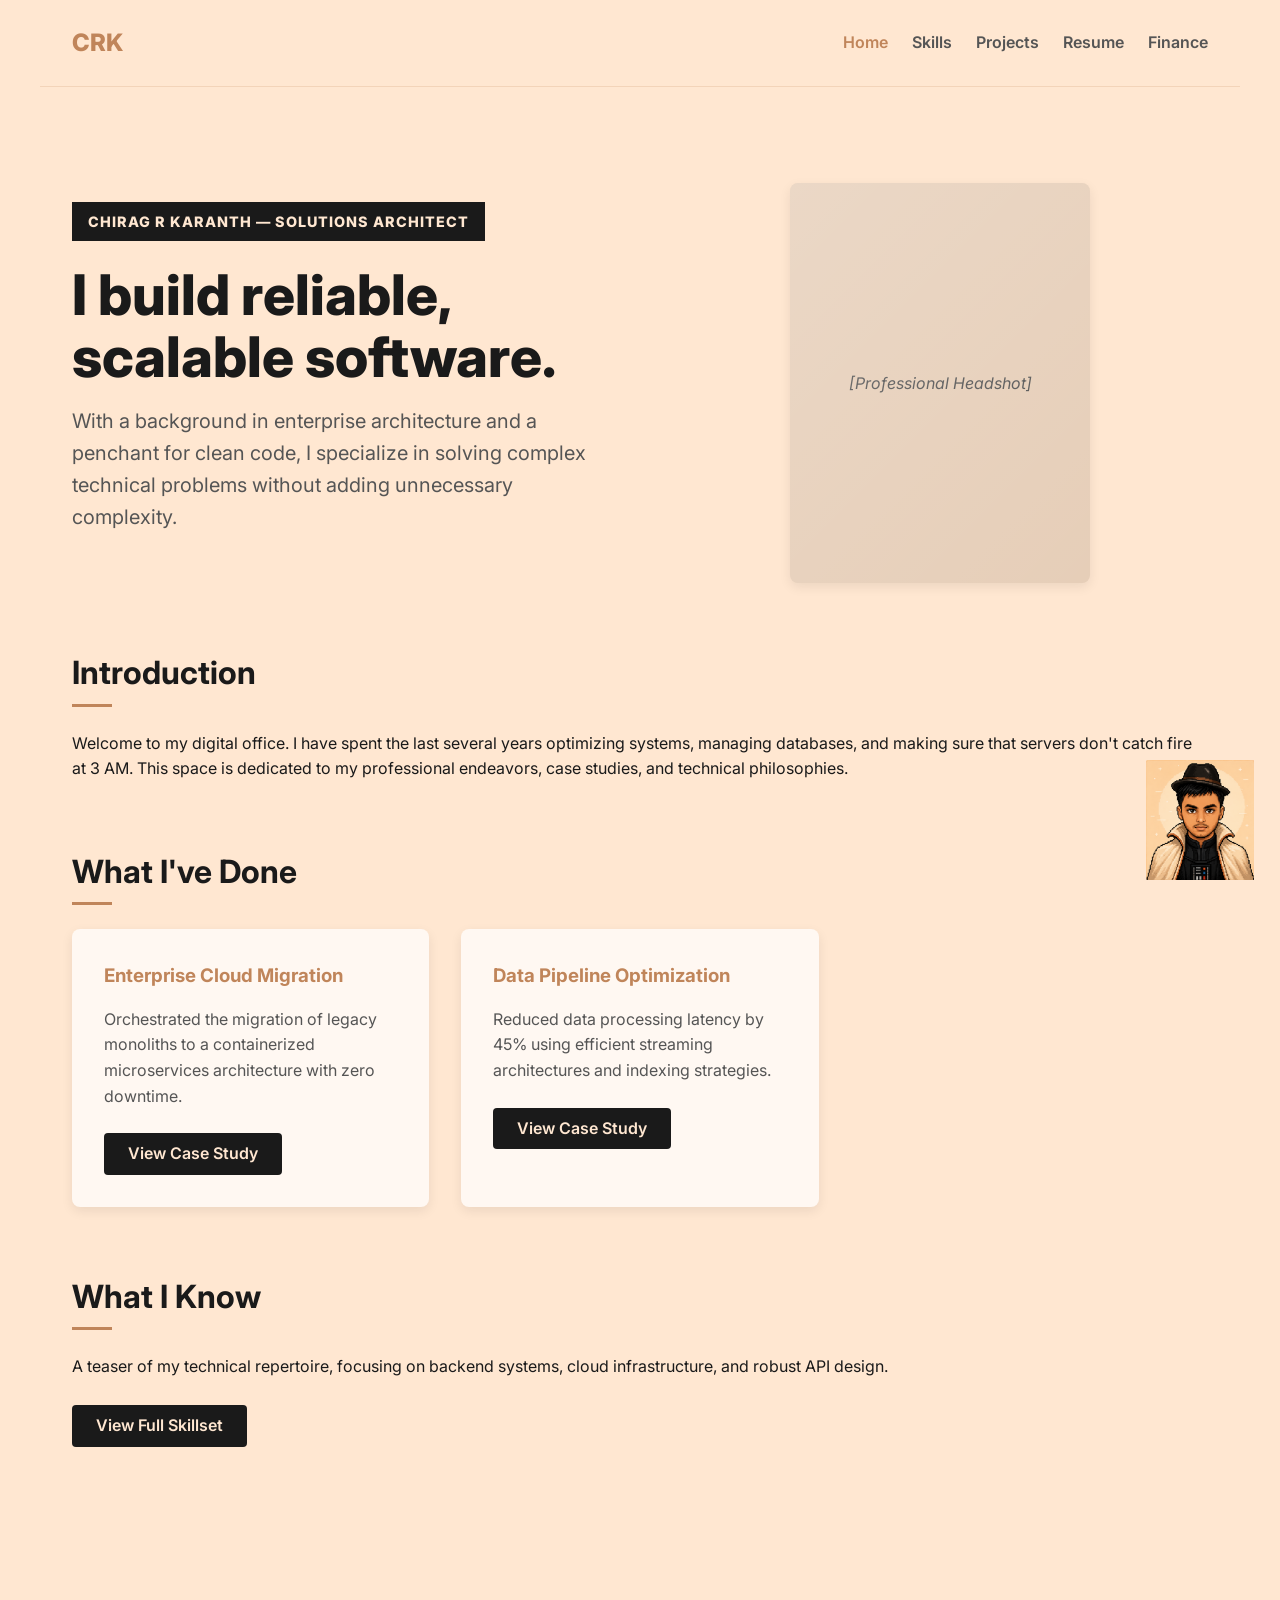
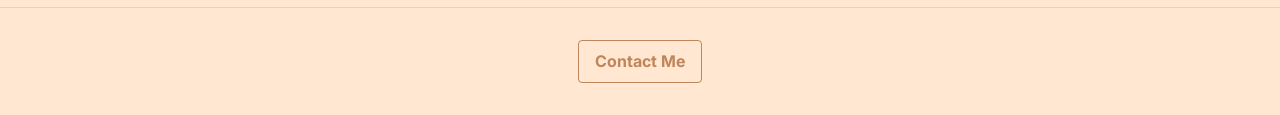
==== index.html @ a6901f66 "init" ====
<!DOCTYPE html>
<html lang="en">
<head>
    <meta charset="UTF-8">
    <meta name="viewport" content="width=device-width, initial-scale=1.0">
    <title>Chirag R Karanth | Professional Portfolio</title>
    <meta name="description" content="Professional portfolio of Chirag R Karanth, Software Engineer and Technologist.">
    <link rel="stylesheet" href="css/shared.css">
    <link rel="stylesheet" href="css/style.css">
</head>
<body class="light-side">
    <nav>
        <div class="logo">CRK</div>
        <ul>
            <li><a href="index.html" class="active">Home</a></li>
            <li><a href="skills.html">Skills</a></li>
            <li><a href="projects.html">Projects</a></li>
            <li><a href="resume.html">Resume</a></li>
            <li><a href="finance.html">Finance</a></li>
        </ul>
    </nav>

    <main>
        <section class="hero">
            <div class="hero-text">
                <div class="chyron">Chirag R Karanth &mdash; Solutions Architect</div>
                <h1>I build reliable, scalable software.</h1>
                <p class="bio">With a background in enterprise architecture and a penchant for clean code, I specialize in solving complex technical problems without adding unnecessary complexity.</p>
            </div>
            <div class="hero-image">
                <div class="photo-placeholder">
                    [Professional Headshot]
                </div>
            </div>
        </section>

        <section id="introduction">
            <h2>Introduction</h2>
            <p>Welcome to my digital office. I have spent the last several years optimizing systems, managing databases, and making sure that servers don't catch fire at 3 AM. This space is dedicated to my professional endeavors, case studies, and technical philosophies.</p>
        </section>

        <section id="projects">
            <h2>What I've Done</h2>
            <div class="grid">
                <div class="card">
                    <h3>Enterprise Cloud Migration</h3>
                    <p>Orchestrated the migration of legacy monoliths to a containerized microservices architecture with zero downtime.</p>
                    <a href="projects.html" class="btn">View Case Study</a>
                </div>
                <div class="card">
                    <h3>Data Pipeline Optimization</h3>
                    <p>Reduced data processing latency by 45% using efficient streaming architectures and indexing strategies.</p>
                    <a href="projects.html" class="btn">View Case Study</a>
                </div>
            </div>
        </section>

        <section id="skills">
            <h2>What I Know</h2>
            <p>A teaser of my technical repertoire, focusing on backend systems, cloud infrastructure, and robust API design.</p>
            <br>
            <a href="skills.html" class="btn">View Full Skillset</a>
        </section>
    </main>

    <footer>
        <div class="contact-links">
            <a href="contact.html">Contact Me</a>
        </div>
    </footer>

    <div id="avatar-container">
        <a href="blacklight.html" style="display:block;width:100%;height:100%;" aria-label="Toggle Dark Side"></a>
    </div>

    
    <script src="js/hyperspace.js"></script>
    <script src="js/toggle.js"></script>
</body>
</html>
---- css/shared.css ----
/* shared.css */
* {
    margin: 0;
    padding: 0;
    box-sizing: border-box;
}

body {
    min-height: 100vh;
    display: flex;
    flex-direction: column;
    transition: background-color 0.3s, color 0.3s;
}

main {
    flex: 1;
    max-width: 1200px;
    margin: 0 auto;
    padding: 2rem;
    width: 100%;
}

a {
    text-decoration: none;
    color: inherit;
}

ul {
    list-style: none;
}

/* Avatar Toggle */
#avatar-container {
    position: fixed;
    bottom: 20px;
    right: 20px;
    width: 120px;
    height: 120px;
    cursor: pointer;
    z-index: 1000;
    border-radius: 50%;
    transition: transform 0.2s;
}

#avatar-container:hover {
    transform: scale(1.05);
}

#avatar-svg {
    width: 100%;
    height: 100%;
}

/* Hyperspace Canvas */
#hyperspace-canvas {
    position: fixed;
    top: 0;
    left: 0;
    width: 100%;
    height: 100%;
    pointer-events: none;
    z-index: 9999;
    opacity: 0;
    background: transparent;
    transition: opacity 0.3s;
}

/* Footer / Contact Shared */
footer {
    padding: 2rem;
    text-align: center;
    border-top: 1px solid rgba(128, 128, 128, 0.2);
    margin-top: 4rem;
}

.contact-links {
    display: flex;
    justify-content: center;
    gap: 1.5rem;
    flex-wrap: wrap;
}

.contact-links a {
    padding: 0.5rem 1rem;
    border-radius: 4px;
    font-weight: bold;
    transition: all 0.2s;
}

/* Base Nav styling */
nav {
    padding: 1.5rem 2rem;
    display: flex;
    justify-content: space-between;
    align-items: center;
    max-width: 1200px;
    margin: 0 auto;
    width: 100%;
}

nav ul {
    display: flex;
    gap: 1.5rem;
}

/* Responsive */
@media (max-width: 768px) {
    nav {
        flex-direction: column;
        gap: 1rem;
    }
    nav ul {
        flex-wrap: wrap;
        justify-content: center;
    }
    #avatar-container {
        width: 80px;
        height: 80px;
    }
}
---- css/style.css ----
/* style.css (Light Side) */
@import url('https://fonts.googleapis.com/css2?family=Inter:wght@300;400;600;800&display=swap');

:root {
    --bg: #FFE7D1;
    --text: #1a1a1a;
    --text-muted: #555;
    --accent: #c0855a;
    --card-bg: #fff8f2;
    --shadow: 0 4px 12px rgba(0, 0, 0, 0.08);
}

body {
    background-color: var(--bg);
    color: var(--text);
    font-family: 'Inter', sans-serif;
    line-height: 1.6;
}

/* Navigation */
nav {
    border-bottom: 1px solid rgba(192, 133, 90, 0.2);
}

.logo {
    font-size: 1.5rem;
    font-weight: 800;
    color: var(--accent);
}

nav a {
    color: var(--text-muted);
    font-weight: 600;
}

nav a:hover, nav a.active {
    color: var(--accent);
}

/* Hero Section */
.hero {
    display: flex;
    align-items: center;
    gap: 4rem;
    margin: 4rem 0;
}

.hero-text {
    flex: 1;
}

.chyron {
    display: inline-block;
    background-color: var(--text);
    color: var(--bg);
    padding: 0.5rem 1rem;
    font-weight: 800;
    font-size: 0.9rem;
    text-transform: uppercase;
    letter-spacing: 1px;
    margin-bottom: 1.5rem;
}

h1 {
    font-size: 3.5rem;
    font-weight: 800;
    line-height: 1.1;
    margin-bottom: 1rem;
    color: var(--text);
}

.bio {
    font-size: 1.25rem;
    color: var(--text-muted);
    margin-bottom: 2rem;
    max-width: 600px;
}

.hero-image {
    flex: 1;
    display: flex;
    justify-content: center;
}

.photo-placeholder {
    width: 300px;
    height: 400px;
    background-color: #e6ceb8;
    border-radius: 8px;
    box-shadow: var(--shadow);
    display: flex;
    align-items: center;
    justify-content: center;
    color: var(--text-muted);
    font-style: italic;
    position: relative;
    overflow: hidden;
}

.photo-placeholder::after {
    content: '';
    position: absolute;
    top: 0; left: 0; right: 0; bottom: 0;
    background: linear-gradient(135deg, rgba(255,255,255,0.2) 0%, rgba(255,255,255,0) 100%);
}

/* Sections */
section {
    margin: 4rem 0;
}

h2 {
    font-size: 2rem;
    margin-bottom: 2rem;
    position: relative;
    display: inline-block;
}

h2::after {
    content: '';
    position: absolute;
    bottom: -8px;
    left: 0;
    width: 40px;
    height: 3px;
    background-color: var(--accent);
}

/* Cards Grid */
.grid {
    display: grid;
    grid-template-columns: repeat(auto-fill, minmax(300px, 1fr));
    gap: 2rem;
}

.card {
    background-color: var(--card-bg);
    padding: 2rem;
    border-radius: 8px;
    box-shadow: var(--shadow);
    transition: transform 0.2s, box-shadow 0.2s;
}

.card:hover {
    transform: translateY(-5px);
    box-shadow: 0 8px 24px rgba(0, 0, 0, 0.12);
}

.card h3 {
    margin-bottom: 1rem;
    color: var(--accent);
}

.card p {
    color: var(--text-muted);
    margin-bottom: 1.5rem;
}

.btn {
    display: inline-block;
    padding: 0.5rem 1.5rem;
    background-color: var(--text);
    color: var(--bg);
    border-radius: 4px;
    font-weight: 600;
    transition: background-color 0.2s;
}

.btn:hover {
    background-color: var(--accent);
}

/* Footer / Contact */
.contact-links a {
    border: 1px solid var(--accent);
    color: var(--accent);
}

.contact-links a:hover {
    background-color: var(--accent);
    color: var(--bg);
}

/* Responsive */
@media (max-width: 768px) {
    .hero {
        flex-direction: column;
        text-align: center;
        gap: 2rem;
    }
    .bio {
        margin: 0 auto 2rem auto;
    }
    h2::after {
        left: 50%;
        transform: translateX(-50%);
    }
}
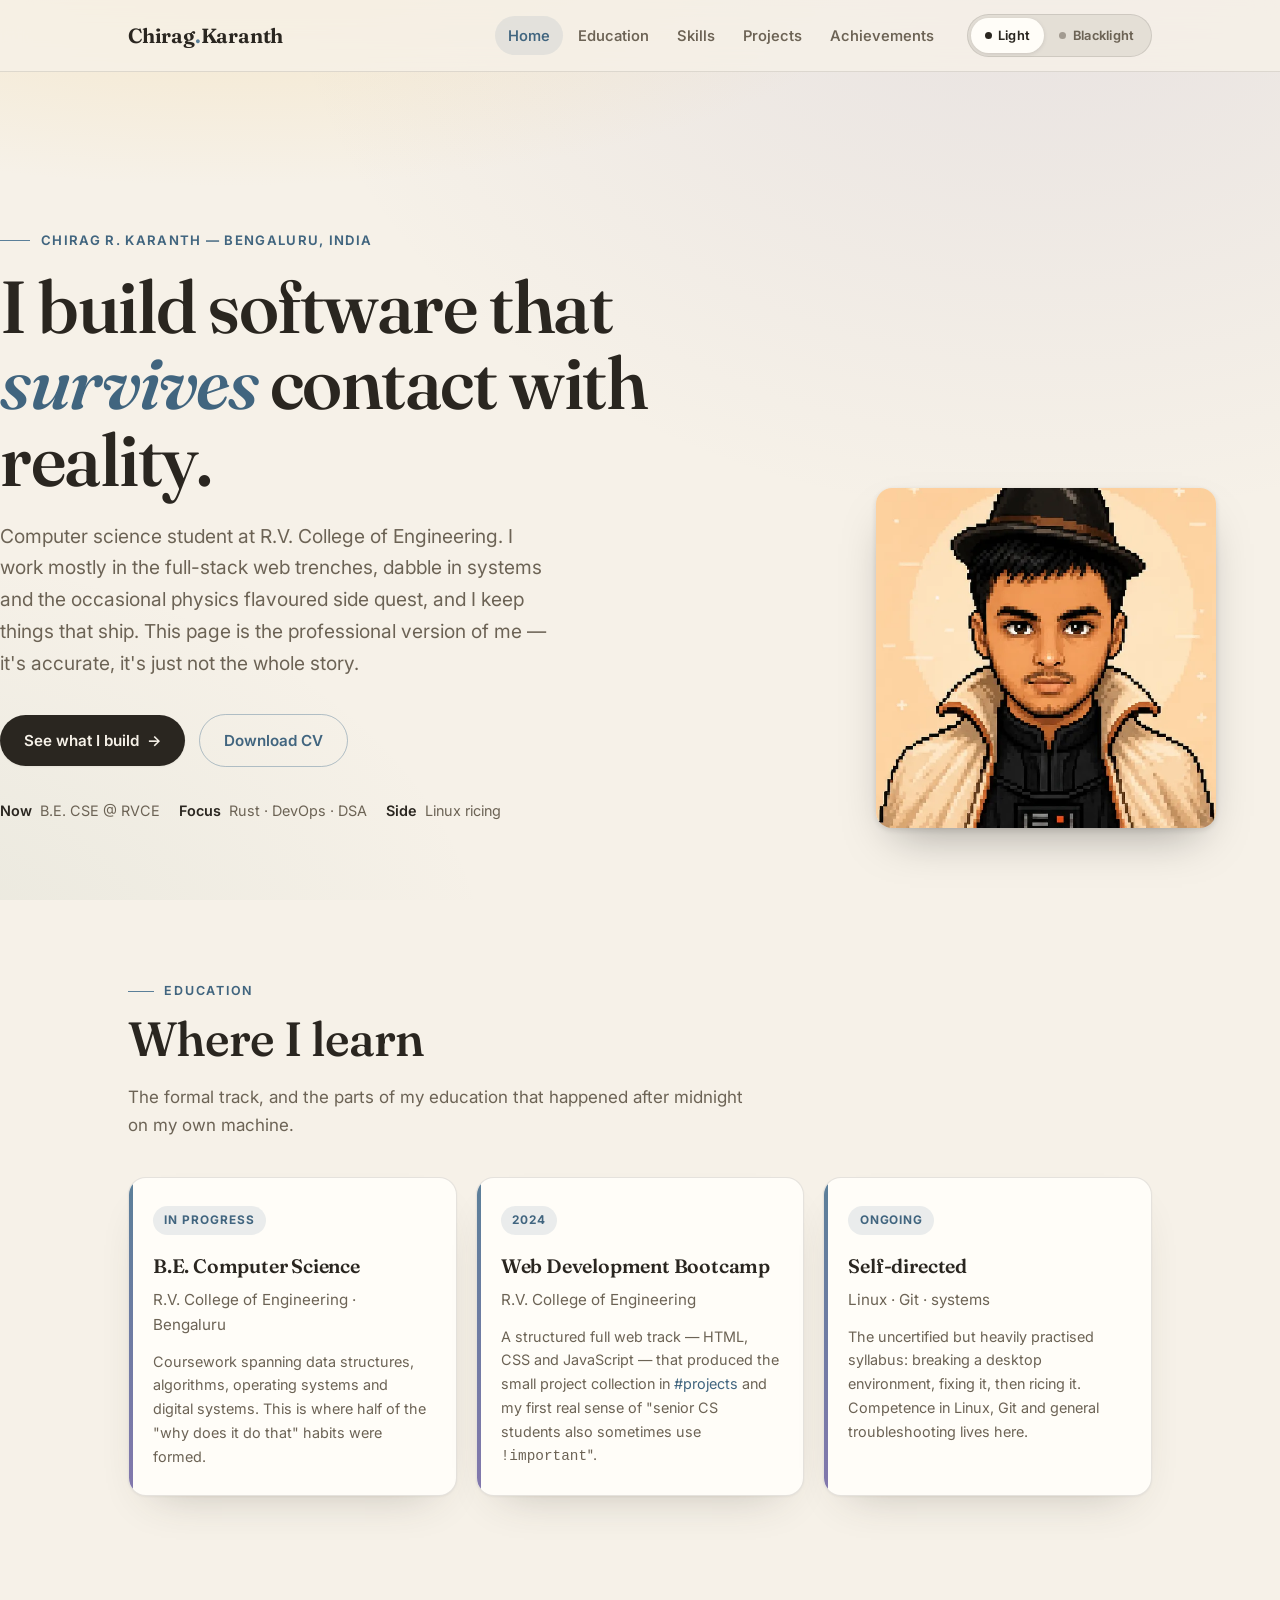
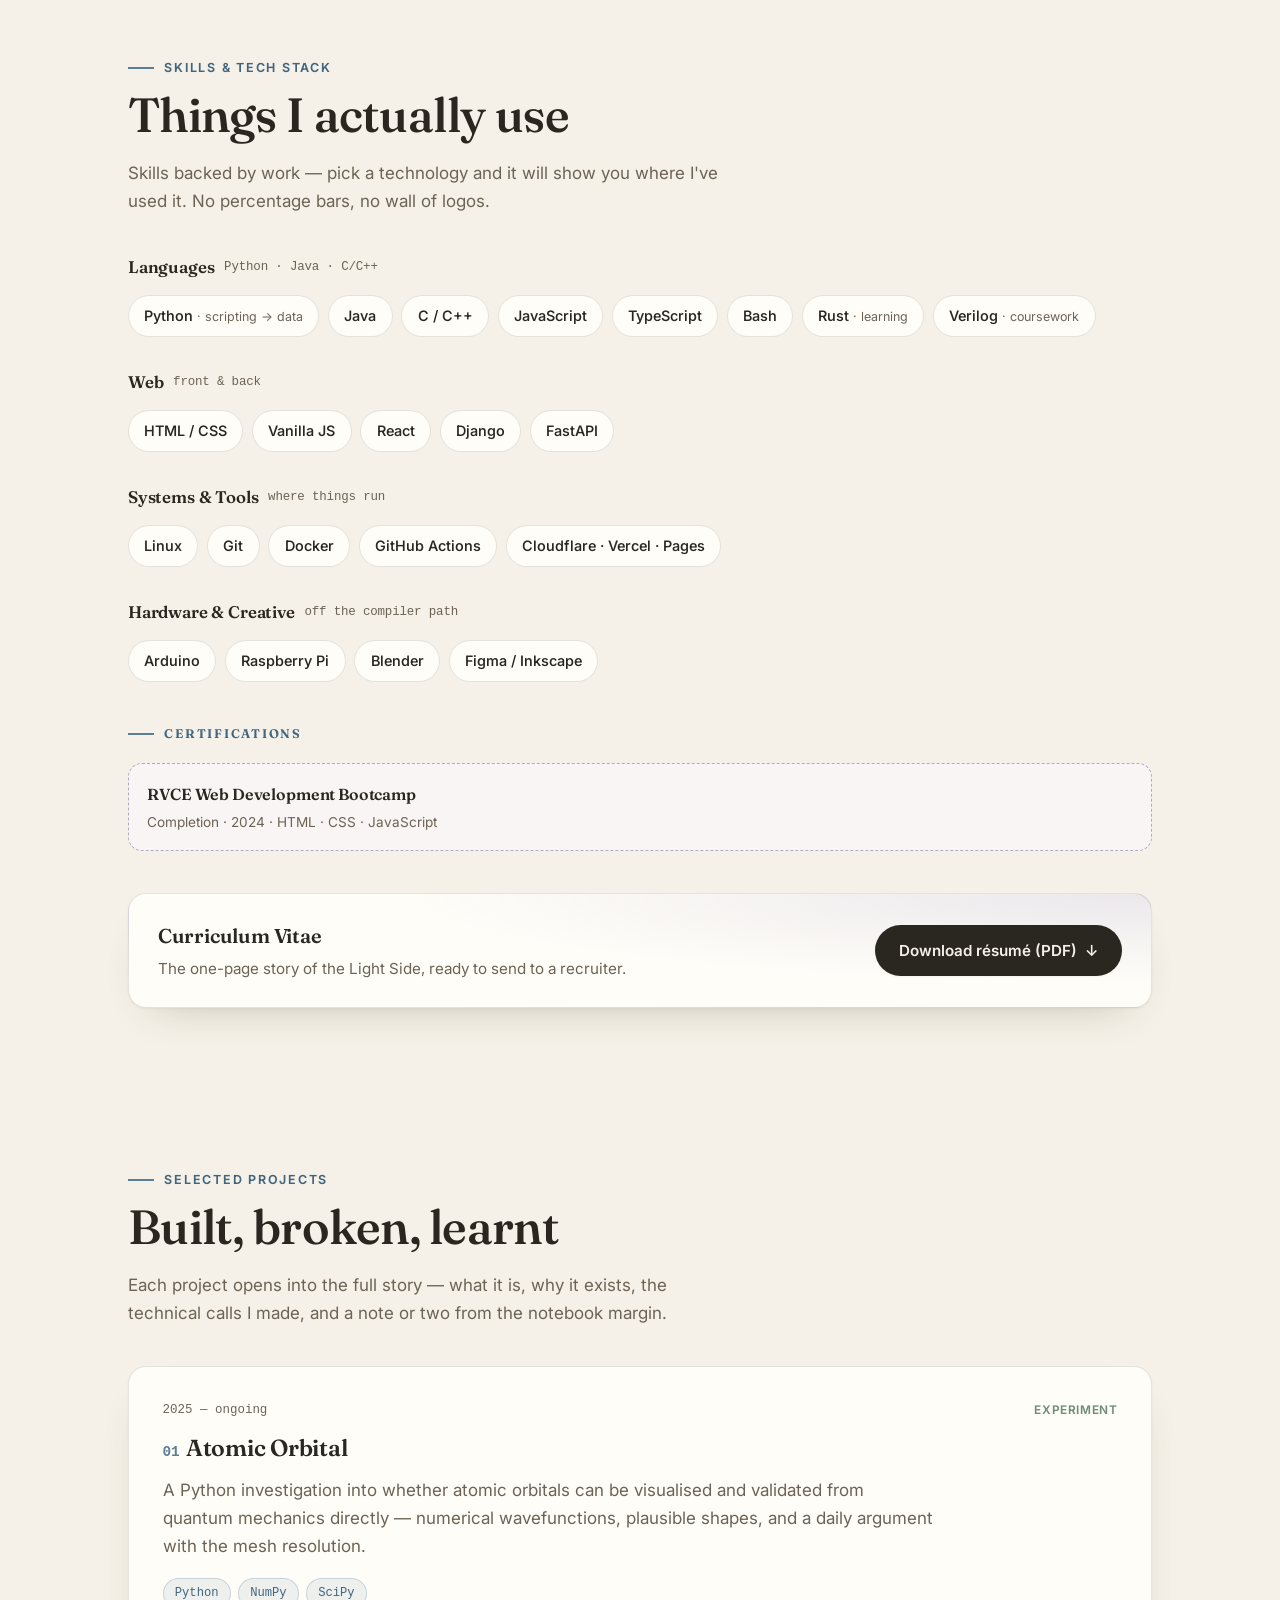
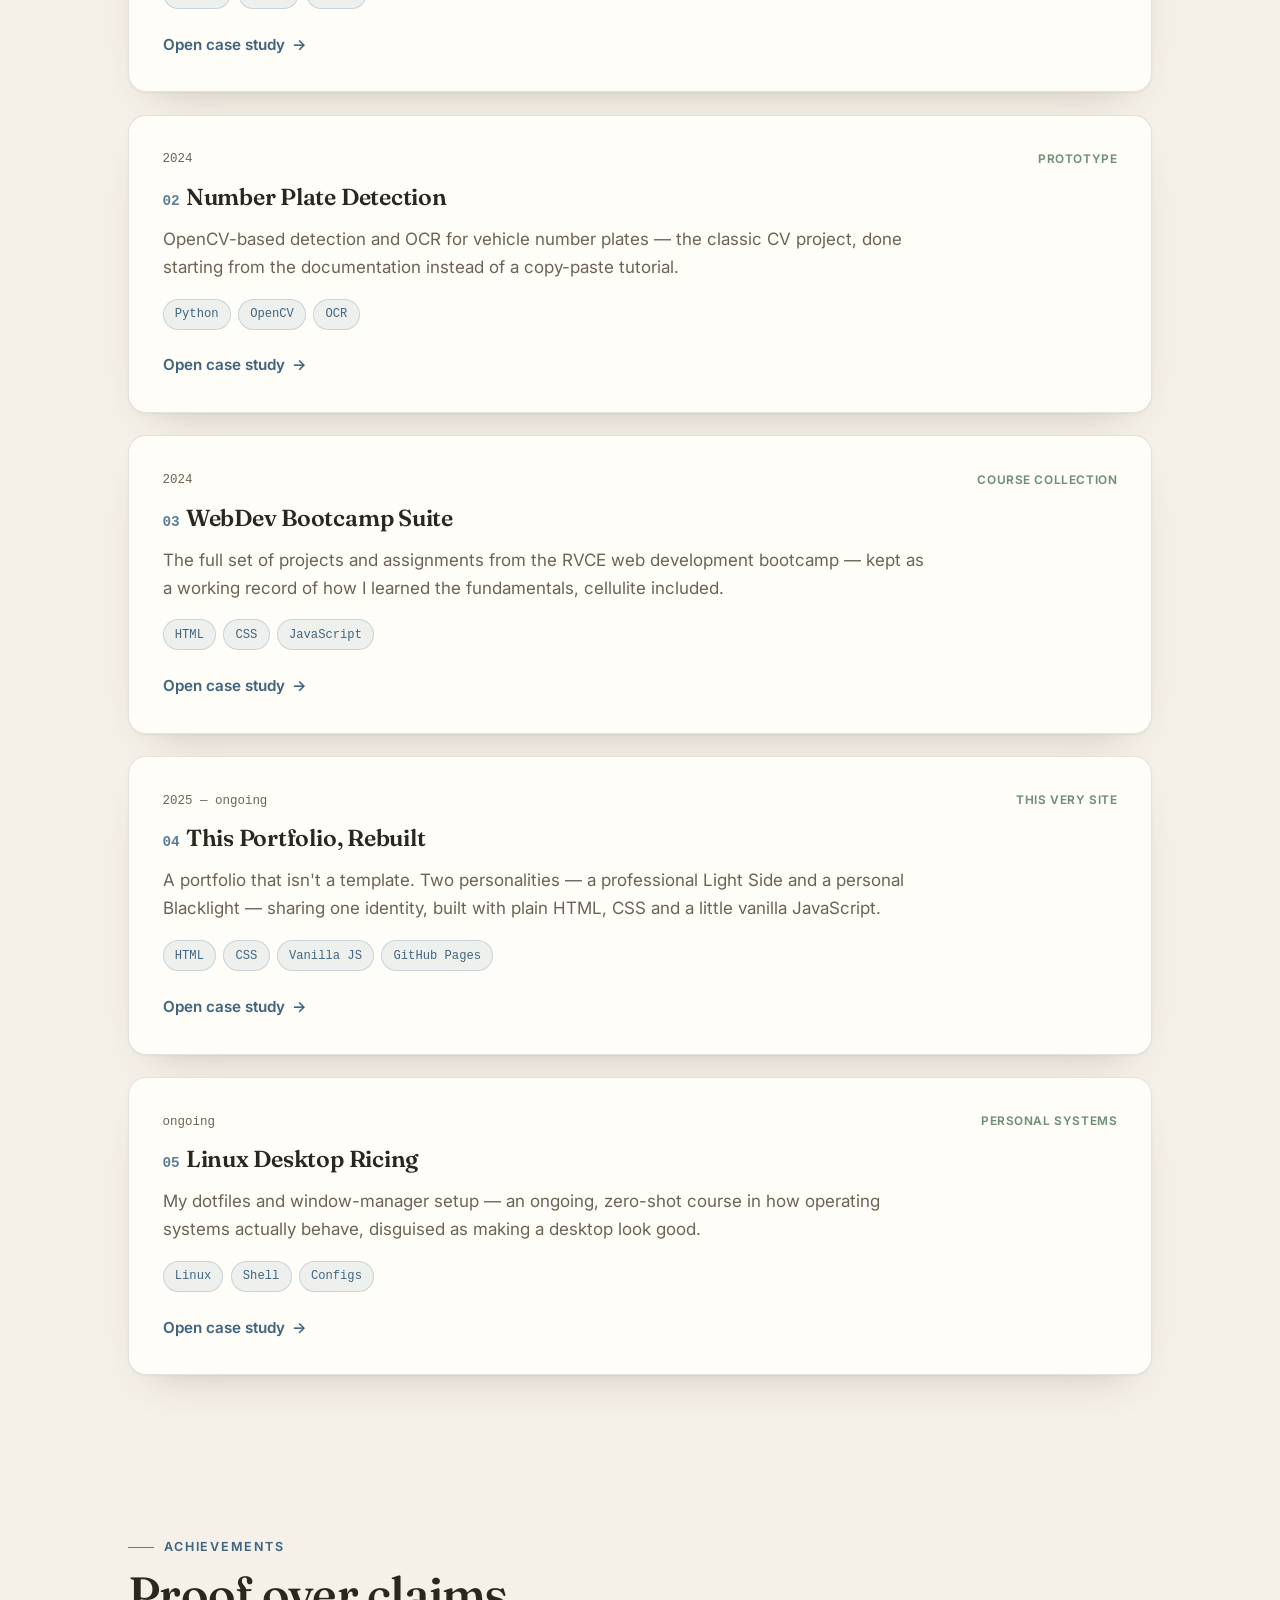
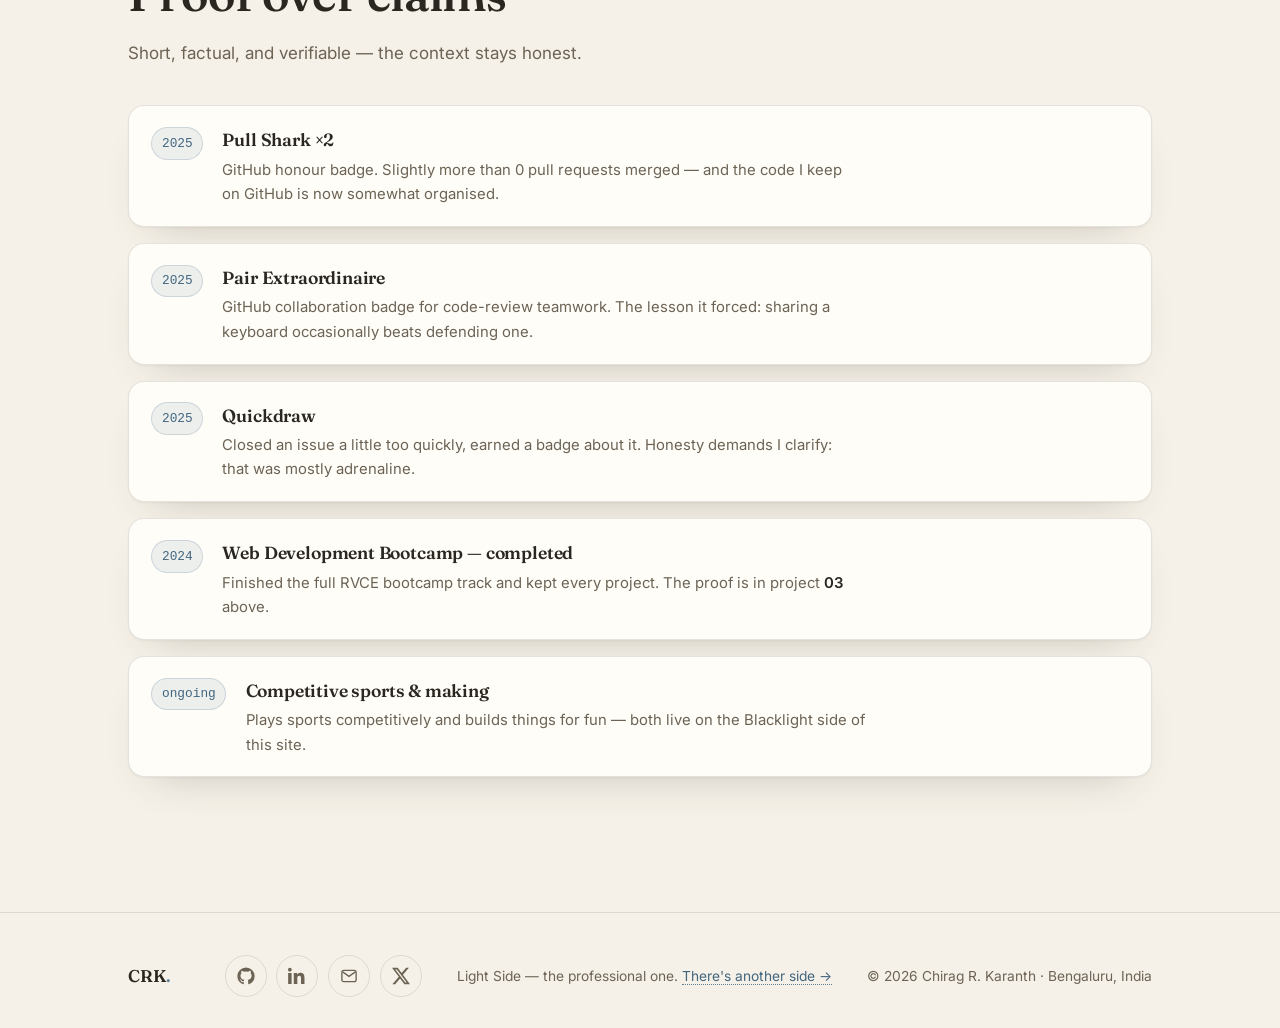
==== commit d02c904b: "Redesigned bit" ====
--- a/index.html
+++ b/index.html
@@ -1,80 +1,496 @@
 <!DOCTYPE html>
-<html lang="en">
+<html lang="en" data-side="light">
 <head>
-    <meta charset="UTF-8">
-    <meta name="viewport" content="width=device-width, initial-scale=1.0">
-    <title>Chirag R Karanth | Professional Portfolio</title>
-    <meta name="description" content="Professional portfolio of Chirag R Karanth, Software Engineer and Technologist.">
-    <link rel="stylesheet" href="css/shared.css">
-    <link rel="stylesheet" href="css/style.css">
+  <meta charset="UTF-8">
+  <meta name="viewport" content="width=device-width, initial-scale=1.0">
+  <title>Chirag R. Karanth — Software & Systems</title>
+  <meta name="description" content="Chirag R. Karanth — computer science student and software builder in Bengaluru. Projects, skills, education and things I've actually shipped.">
+  <meta name="color-scheme" content="light dark">
+  <script>(function(){try{if(sessionStorage.getItem('side-arrive')==='1'){sessionStorage.removeItem('side-arrive');document.documentElement.classList.add('arriving');}}catch(e){}})();</script>
+  <link rel="preconnect" href="https://fonts.googleapis.com">
+  <link rel="preconnect" href="https://fonts.gstatic.com" crossorigin>
+  <link href="https://fonts.googleapis.com/css2?family=Fraunces:opsz,wght@9..144,400;9..144,540;9..144,600&family=Inter:wght@400;500;560;600&family=Kalam:wght@400;700&display=swap" rel="stylesheet">
+  <link rel="stylesheet" href="css/base.css">
+  <link rel="stylesheet" href="css/light.css">
+  <link rel="icon" href="data:image/svg+xml,%3Csvg xmlns='http://www.w3.org/2000/svg' viewBox='0 0 32 32'%3E%3Crect width='32' height='32' rx='8' fill='%23f6f1e8'/%3E%3Ctext x='16' y='22' font-family='Georgia' font-size='17' font-weight='bold' text-anchor='middle' fill='%235b7f99'%3EC%3C/text%3E%3C/svg%3E">
 </head>
-<body class="light-side">
-    <nav>
-        <div class="logo">CRK</div>
+<body class="side-light">
+
+  <a class="skip-link" href="#main">Skip to content</a>
+  <div class="side-wash" id="side-wash" aria-hidden="true"></div>
+
+  <header class="site-head">
+    <div class="wrap head-inner">
+      <a class="brand" href="#home">Chirag<span class="brand-dot">.</span>Karanth</a>
+      <nav class="head-nav" aria-label="Primary">
         <ul>
-            <li><a href="index.html" class="active">Home</a></li>
-            <li><a href="skills.html">Skills</a></li>
-            <li><a href="projects.html">Projects</a></li>
-            <li><a href="resume.html">Resume</a></li>
-            <li><a href="finance.html">Finance</a></li>
+          <li><a href="#home" aria-current="true">Home</a></li>
+          <li><a href="#education">Education</a></li>
+          <li><a href="#skills">Skills</a></li>
+          <li><a href="#projects">Projects</a></li>
+          <li><a href="#achievements">Achievements</a></li>
         </ul>
-    </nav>
-
-    <main>
-        <section class="hero">
-            <div class="hero-text">
-                <div class="chyron">Chirag R Karanth &mdash; Solutions Architect</div>
-                <h1>I build reliable, scalable software.</h1>
-                <p class="bio">With a background in enterprise architecture and a penchant for clean code, I specialize in solving complex technical problems without adding unnecessary complexity.</p>
-            </div>
-            <div class="hero-image">
-                <div class="photo-placeholder">
-                    [Professional Headshot]
+      </nav>
+      <div class="side-switch" role="group" aria-label="Switch display side">
+        <a class="side-switch-item" href="index.html" aria-current="true"><span class="sw-dot" aria-hidden="true"></span>Light</a>
+        <a class="side-switch-item" href="blacklight.html" data-switch><span class="sw-dot" aria-hidden="true"></span>Blacklight</a>
+      </div>
+    </div>
+  </header>
+
+  <main id="main">
+
+    <!-- ══════════ Home ══════════ -->
+    <section class="hero" id="home">
+      <div class="hero-copy rv in">
+        <p class="hero-eyebrow">Chirag R. Karanth — Bengaluru, India</p>
+        <h1>I build software that <em>survives</em> contact with reality.</h1>
+        <p class="hero-sub">
+          Computer science student at R.V. College of Engineering. I work mostly in the
+          full-stack web trenches, dabble in systems and the occasional physics flavoured
+          side quest, and I keep things that ship. This page is the professional version of
+          me — it's accurate, it's just not the whole story.
+        </p>
+        <div class="hero-actions">
+          <a class="btn" href="#projects">See what I build <span class="btn-arr">→</span></a>
+          <a class="btn-ghost" href="assets/resume.pdf" download>Download CV</a>
+        </div>
+        <p class="hero-quick">
+          <span><b>Now</b>&nbsp; B.E. CSE @ RVCE</span>
+          <span><b>Focus</b>&nbsp; Rust · DevOps · DSA</span>
+          <span><b>Side</b>&nbsp; Linux ricing</span>
+        </p>
+      </div>
+
+      <div class="hero-visual rv in">
+        <div class="hero-slot">
+          <a class="tracker" id="side-tracker" href="blacklight.html" aria-label="Switch to the Blacklight side of this site">
+            <img id="tracker-img" src="assets/portrait-light.webp" alt="Portrait of Chirag R. Karanth" width="680" height="756">
+            <span class="tracker-cap">psst… there's another side to this site →</span>
+          </a>
+        </div>
+      </div>
+    </section>
+
+    <!-- ══════════ Education ══════════ -->
+    <section id="education" class="rv">
+      <div class="wrap">
+        <p class="sec-label">Education</p>
+        <h2 class="sec-title">Where I learn</h2>
+        <p class="sec-lead">The formal track, and the parts of my education that happened after midnight on my own machine.</p>
+
+        <div class="edu-grid">
+          <article class="edu">
+            <span class="edu-line" aria-hidden="true"></span>
+            <span class="edu-tag">in progress</span>
+            <h3>B.E. Computer Science</h3>
+            <p class="edu-place">R.V. College of Engineering · Bengaluru</p>
+            <p class="edu-evidence">Coursework spanning data structures, algorithms, operating systems and digital systems. This is where half of the "why does it do that" habits were formed.</p>
+          </article>
+
+          <article class="edu">
+            <span class="edu-line" aria-hidden="true"></span>
+            <span class="edu-tag">2024</span>
+            <h3>Web Development Bootcamp</h3>
+            <p class="edu-place">R.V. College of Engineering</p>
+            <p class="edu-evidence">A structured full web track — HTML, CSS and JavaScript — that produced the small project collection in <span>#projects</span> and my first real sense of "senior CS students also sometimes use <code>!important</code>".</p>
+          </article>
+
+          <article class="edu">
+            <span class="edu-line" aria-hidden="true"></span>
+            <span class="edu-tag">ongoing</span>
+            <h3>Self-directed</h3>
+            <p class="edu-place">Linux · Git · systems</p>
+            <p class="edu-evidence">The uncertified but heavily practised syllabus: breaking a desktop environment, fixing it, then ricing it. Competence in Linux, Git and general troubleshooting lives here.</p>
+          </article>
+        </div>
+      </div>
+    </section>
+
+    <!-- ══════════ Skills + Resume ══════════ -->
+    <section id="skills" class="rv">
+      <div class="wrap">
+        <p class="sec-label">Skills &amp; Tech Stack</p>
+        <h2 class="sec-title">Things I actually <span class="ms">use<svg class="ink ink-under" viewBox="0 0 120 22" aria-hidden="true"><path d="M6 16q30 9 60 -3t50 -6"/></svg></span></h2>
+        <p class="sec-lead">Skills backed by work — pick a technology and it will show you where I've used it. No percentage bars, no wall of logos.</p>
+
+        <div class="skill-group">
+          <h3>Languages <span class="g-count">Python · Java · C/C++</span></h3>
+          <div class="skill-chips">
+            <button class="skill-chip" data-skill="python">Python <span class="chip-note">· scripting → data</span></button>
+            <button class="skill-chip" data-skill="java">Java</button>
+            <button class="skill-chip" data-skill="cpp">C / C++</button>
+            <button class="skill-chip" data-skill="js">JavaScript</button>
+            <button class="skill-chip" data-skill="ts">TypeScript</button>
+            <button class="skill-chip" data-skill="bash">Bash</button>
+            <button class="skill-chip" data-skill="rust">Rust <span class="chip-note">· learning</span></button>
+            <button class="skill-chip" data-skill="verilog">Verilog <span class="chip-note">· coursework</span></button>
+          </div>
+        </div>
+
+        <div class="skill-group">
+          <h3>Web <span class="g-count">front &amp; back</span></h3>
+          <div class="skill-chips">
+            <button class="skill-chip" data-skill="htmlcss">HTML / CSS</button>
+            <button class="skill-chip" data-skill="js">Vanilla JS</button>
+            <button class="skill-chip" data-skill="react">React</button>
+            <button class="skill-chip" data-skill="django">Django</button>
+            <button class="skill-chip" data-skill="fastapi">FastAPI</button>
+          </div>
+        </div>
+
+        <div class="skill-group">
+          <h3>Systems &amp; Tools <span class="g-count">where things run</span></h3>
+          <div class="skill-chips">
+            <button class="skill-chip" data-skill="linux">Linux</button>
+            <button class="skill-chip" data-skill="git">Git</button>
+            <button class="skill-chip" data-skill="docker">Docker</button>
+            <button class="skill-chip" data-skill="gha">GitHub Actions</button>
+            <button class="skill-chip" data-skill="cloud">Cloudflare · Vercel · Pages</button>
+          </div>
+        </div>
+
+        <div class="skill-group">
+          <h3>Hardware &amp; Creative <span class="g-count">off the compiler path</span></h3>
+          <div class="skill-chips">
+            <button class="skill-chip" data-skill="arduino">Arduino</button>
+            <button class="skill-chip" data-skill="raspi">Raspberry Pi</button>
+            <button class="skill-chip" data-skill="blender">Blender</button>
+            <button class="skill-chip" data-skill="figma">Figma / Inkscape</button>
+          </div>
+        </div>
+
+        <div class="skill-evidence" id="skill-evidence" hidden>
+          <h4 id="ev-title">Select a technology above</h4>
+          <div class="ev-list" id="ev-list"></div>
+        </div>
+
+        <h3 class="sec-label" style="margin-top:2.6rem;">Certifications</h3>
+        <div class="cert-grid">
+          <a class="cert" href="https://github.com/Chirag-R-Karanth/WebDevBootcamp" target="_blank" rel="noopener">
+            <h4>RVCE Web Development Bootcamp</h4>
+            <p>Completion · 2024 · HTML · CSS · JavaScript</p>
+          </a>
+          <!-- Add more certifications here, e.g.
+          <a class="cert" href="...">
+            <h4>Name of certificate</h4>
+            <p>Issuer · Year · relevance</p>
+          </a>
+          -->
+        </div>
+
+        <div class="resume-band">
+          <div>
+            <h3>Curriculum Vitae</h3>
+            <p>The one-page story of the Light Side, ready to send to a recruiter.</p>
+          </div>
+          <a class="btn" style="margin-left:auto;" href="assets/resume.pdf" download>
+            Download résumé (PDF) <span class="btn-arr">↓</span>
+          </a>
+        </div>
+      </div>
+    </section>
+
+    <!-- ══════════ Projects ══════════ -->
+    <section id="projects" class="rv">
+      <div class="wrap">
+        <p class="sec-label">Selected Projects</p>
+        <h2 class="sec-title">Built, broken, learnt</h2>
+        <p class="sec-lead">Each project opens into the full story — what it is, why it exists, the technical calls I made, and a note or two from the notebook margin.</p>
+
+        <div class="projects-list">
+
+          <article class="project" data-tech="python,numpy,scipy" data-keys="atomic orbital quantum">
+            <div class="project-kicker">
+              <span class="proj-year">2025 — ongoing</span>
+              <span class="proj-status">experiment</span>
+            </div>
+            <h3><span class="proj-num">01</span>Atomic Orbital</h3>
+            <p class="blurb">A Python investigation into whether atomic orbitals can be visualised and validated from quantum mechanics directly — numerical wavefunctions, plausible shapes, and a daily argument with the mesh resolution.</p>
+            <div class="proj-tech"><span class="tech-tag">Python</span><span class="tech-tag">NumPy</span><span class="tech-tag">SciPy</span></div>
+            <button class="project-open" type="button">Open case study <span class="btn-arr">→</span></button>
+
+            <div class="project-detail" hidden>
+              <div class="pd-block">
+                <h4>What it is</h4>
+                <p>A computational look at the hydrogen / orbital wavefunctions. It validates shape and energy predictions numerically rather than trusting a textbook figure — and renders them so the result is actually worth looking at.</p>
+              </div>
+              <div class="pd-block">
+                <h4>Why it exists</h4>
+                <p>The course material stopped at the equations. I wanted to see what they <em>looked</em> like, and to know whether I understood them well enough to implement them.</p>
+              </div>
+              <div class="pd-block">
+                <h4>What I built</h4>
+                <ul>
+                  <li>A solver core for the wavefunction components.</li>
+                  <li>Validation against known orbital results.</li>
+                  <li>Render pipeline that turns the maths into something visual.</li>
+                </ul>
+              </div>
+              <div class="pd-block">
+                <h4>Technical decisions &amp; current state</h4>
+                <p>Kept everything to <code>numpy</code>/<code>scipy</code> so the science stays obvious and the dependencies stay light. Still actively probing — readme honesty included.</p>
+              </div>
+              <div class="pd-notes">
+                <button class="pd-notes-btn" type="button" aria-expanded="false">✎ the real story (field notes)</button>
+                <div class="pd-notes-body">
+                  <p>This started as "can I render the hydrogen wavefunction without completely losing it?" The repository description literally says <em>"to satisfy my ego"</em> and I am not removing that.</p>
+                  <p>Lesson re-learnt: mesh density is a love-hate relationship, and always check your physical units before trusting a pretty picture.</p>
                 </div>
-            </div>
-        </section>
-
-        <section id="introduction">
-            <h2>Introduction</h2>
-            <p>Welcome to my digital office. I have spent the last several years optimizing systems, managing databases, and making sure that servers don't catch fire at 3 AM. This space is dedicated to my professional endeavors, case studies, and technical philosophies.</p>
-        </section>
-
-        <section id="projects">
-            <h2>What I've Done</h2>
-            <div class="grid">
-                <div class="card">
-                    <h3>Enterprise Cloud Migration</h3>
-                    <p>Orchestrated the migration of legacy monoliths to a containerized microservices architecture with zero downtime.</p>
-                    <a href="projects.html" class="btn">View Case Study</a>
+              </div>
+              <div class="pd-links">
+                <a class="btn-ghost" href="https://github.com/Chirag-R-Karanth/Atomic_orbital" target="_blank" rel="noopener">GitHub ↪</a>
+              </div>
+            </div>
+          </article>
+
+          <article class="project" data-tech="python,opencv,ml" data-keys="number plate detection ocr">
+            <div class="project-kicker">
+              <span class="proj-year">2024</span>
+              <span class="proj-status">prototype</span>
+            </div>
+            <h3><span class="proj-num">02</span>Number Plate Detection</h3>
+            <p class="blurb">OpenCV-based detection and OCR for vehicle number plates — the classic CV project, done starting from the documentation instead of a copy-paste tutorial.</p>
+            <div class="proj-tech"><span class="tech-tag">Python</span><span class="tech-tag">OpenCV</span><span class="tech-tag">OCR</span></div>
+            <button class="project-open" type="button">Open case study <span class="btn-arr">→</span></button>
+
+            <div class="project-detail" hidden>
+              <div class="pd-block">
+                <h4>What it is</h4>
+                <p>Detects a plate region in a photo, isolates it, and runs OCR to pull the registration number. My first real computer-vision pipeline.</p>
+              </div>
+              <div class="pd-block">
+                <h4>Why it exists</h4>
+                <p>I wanted a project where the input is messy reality (bad angles, glare, Indian plates) rather than clean demo data.</p>
+              </div>
+              <div class="pd-block">
+                <h4>What I built</h4>
+                <ul>
+                  <li>Contour-based plate localisation.</li>
+                  <li>Preprocessing chain tuned for variable light and focus.</li>
+                  <li>OCR post-processing to clean up misread characters.</li>
+                </ul>
+              </div>
+              <div class="pd-block">
+                <h4>Current state</h4>
+                <p>Solid prototype. Works on bright, straight-on shots; still dreams of handling rain. A good exercise in knowing exactly where each stage loses accuracy.</p>
+              </div>
+              <div class="pd-notes">
+                <button class="pd-notes-btn" type="button" aria-expanded="false">✎ the real story (field notes)</button>
+                <div class="pd-notes-body">
+                  <p>The first plate I ever pointed this at belonged to my own family's car. The results were… humbling. OCR on regional script variants remains a battle.</p>
+                  <p>The best part of this project is that it taught me to debug by inspecting intermediate images instead of hoping.</p>
                 </div>
-                <div class="card">
-                    <h3>Data Pipeline Optimization</h3>
-                    <p>Reduced data processing latency by 45% using efficient streaming architectures and indexing strategies.</p>
-                    <a href="projects.html" class="btn">View Case Study</a>
+              </div>
+              <div class="pd-links">
+                <a class="btn-ghost" href="https://github.com/Chirag-R-Karanth/Numberplatedetection" target="_blank" rel="noopener">GitHub ↪</a>
+              </div>
+            </div>
+          </article>
+
+          <article class="project" data-tech="htmlcss,js" data-keys="webdev bootcamp assignments">
+            <div class="project-kicker">
+              <span class="proj-year">2024</span>
+              <span class="proj-status">course collection</span>
+            </div>
+            <h3><span class="proj-num">03</span>WebDev Bootcamp Suite</h3>
+            <p class="blurb">The full set of projects and assignments from the RVCE web development bootcamp — kept as a working record of how I learned the fundamentals, cellulite included.</p>
+            <div class="proj-tech"><span class="tech-tag">HTML</span><span class="tech-tag">CSS</span><span class="tech-tag">JavaScript</span></div>
+            <button class="project-open" type="button">Open case study <span class="btn-arr">→</span></button>
+
+            <div class="project-detail" hidden>
+              <div class="pd-block">
+                <h4>What it is</h4>
+                <p>A repository collecting every bootcamp assignment — from "center this div" to a reasonably complete front-end piece.</p>
+              </div>
+              <div class="pd-block">
+                <h4>Why it exists</h4>
+                <p>Progress is much easier to believe when you can scroll through the evolution. Also — archiving bootcamp code is alarmingly easy to skip.</p>
+              </div>
+              <div class="pd-block">
+                <h4>What it shows</h4>
+                <ul>
+                  <li>Clean semantic markup.</li>
+                  <li>Progressive enhancement — it still works with JS off.</li>
+                  <li>Reading documentation before cargo-culting Stack Overflow.</li>
+                </ul>
+              </div>
+              <div class="pd-notes">
+                <button class="pd-notes-btn" type="button" aria-expanded="false">✎ the real story (field notes)</button>
+                <div class="pd-notes-body">
+                  <p>All the classic beginner fears live in here — the "why won't this flex-col center" era, the box-shadow over-admin, the first time flexbox finally clicked.</p>
                 </div>
-            </div>
-        </section>
-
-        <section id="skills">
-            <h2>What I Know</h2>
-            <p>A teaser of my technical repertoire, focusing on backend systems, cloud infrastructure, and robust API design.</p>
-            <br>
-            <a href="skills.html" class="btn">View Full Skillset</a>
-        </section>
-    </main>
-
-    <footer>
-        <div class="contact-links">
-            <a href="contact.html">Contact Me</a>
-        </div>
-    </footer>
-
-    <div id="avatar-container">
-        <a href="blacklight.html" style="display:block;width:100%;height:100%;" aria-label="Toggle Dark Side"></a>
+              </div>
+              <div class="pd-links">
+                <a class="btn-ghost" href="https://github.com/Chirag-R-Karanth/WebDevBootcamp" target="_blank" rel="noopener">GitHub ↪</a>
+              </div>
+            </div>
+          </article>
+
+          <article class="project" data-tech="htmlcss,js,git" data-keys="portfolio dual personality light blacklight">
+            <div class="project-kicker">
+              <span class="proj-year">2025 — ongoing</span>
+              <span class="proj-status">this very site</span>
+            </div>
+            <h3><span class="proj-num">04</span>This Portfolio, Rebuilt</h3>
+            <p class="blurb">A portfolio that isn't a template. Two personalities — a professional Light Side and a personal Blacklight — sharing one identity, built with plain HTML, CSS and a little vanilla JavaScript.</p>
+            <div class="proj-tech"><span class="tech-tag">HTML</span><span class="tech-tag">CSS</span><span class="tech-tag">Vanilla JS</span><span class="tech-tag">GitHub Pages</span></div>
+            <button class="project-open" type="button">Open case study <span class="btn-arr">→</span></button>
+
+            <div class="project-detail" hidden>
+              <div class="pd-block">
+                <h4>What it is / why it exists</h4>
+                <p>The site you are reading. Built because "developer portfolio" templates all say the same five sentences, and I wanted mine to also be the thing I'm showing off.</p>
+              </div>
+              <div class="pd-block">
+                <h4>What I built</h4>
+                <ul>
+                  <li>A dual-theme system (Light / Blacklight) from one shared base.</li>
+                  <li>A photo map with clusters, drill-down and gallery views.</li>
+                  <li>Handwritten annotation layer, expansion-everywhere interactions, zero build step.</li>
+                </ul>
+              </div>
+              <div class="pd-block">
+                <h4>Technical decisions</h4>
+                <p>No framework — nothing to install, nothing to compile, easy to poke at. Everything from the design tokens to the map layers is vanilla.</p>
+              </div>
+              <div class="pd-links">
+                <a class="btn-ghost" href="https://github.com/Chirag-R-Karanth/Chirag-R-Karanth.github.io" target="_blank" rel="noopener">GitHub ↪</a>
+              </div>
+            </div>
+          </article>
+
+          <article class="project" data-tech="linux,bash,shell" data-keys="linux ricing dotfiles desktop">
+            <div class="project-kicker">
+              <span class="proj-year">ongoing</span>
+              <span class="proj-status">personal systems</span>
+            </div>
+            <h3><span class="proj-num">05</span>Linux Desktop Ricing</h3>
+            <p class="blurb">My dotfiles and window-manager setup — an ongoing, zero-shot course in how operating systems actually behave, disguised as making a desktop look good.</p>
+            <div class="proj-tech"><span class="tech-tag">Linux</span><span class="tech-tag">Shell</span><span class="tech-tag">Configs</span></div>
+            <button class="project-open" type="button">Open case study <span class="btn-arr">→</span></button>
+
+            <div class="project-detail" hidden>
+              <div class="pd-block">
+                <h4>What it is</h4>
+                <p>A living repository of desktop configuration — window manager, status bars, terminal setup, scripts. Every file is a decision I made and documented by writing it.</p>
+              </div>
+              <div class="pd-block">
+                <h4>Why it counts as a project</h4>
+                <p>Ricing is secretly a systems course, just with better visuals: process management, X / Wayland, daemons, autostarts, and the eternal "why does this config not load" loop.</p>
+              </div>
+              <div class="pd-block">
+                <h4>What it teaches</h4>
+                <ul>
+                  <li>Reading documentation and man pages for fun.</li>
+                  <li>Debugging configs by careful elimination.</li>
+                  <li>Never trusting a setup script you don't understand.</li>
+                </ul>
+              </div>
+              <div class="pd-notes">
+                <button class="pd-notes-btn" type="button" aria-expanded="false">✎ the real story (field notes)</button>
+                <div class="pd-notes-body">
+                  <p>There is a 3 AM window-manager rabbit hole, and I have fallen into it multiple times. Worth noting that the Blacklight side of this site and the ricing sessions share a timezone: after midnight.</p>
+                </div>
+              </div>
+            </div>
+          </article>
+
+        </div>
+      </div>
+    </section>
+
+    <!-- ══════════ Achievements ══════════ -->
+    <section id="achievements" class="rv">
+      <div class="wrap">
+        <p class="sec-label">Achievements</p>
+        <h2 class="sec-title">
+          Proof over <span class="ms">claims<svg class="ink ink-ring" viewBox="0 0 120 120" aria-hidden="true"><path class="ink-ring" d="M60 8a52 52 0 1 0 0 104a52 52 0 0 0 0 -104"/><path d="M60 26a34 34 0 1 0 0 68a34 34 0 0 0 0 -68"/></svg></span>
+        </h2>
+        <p class="sec-lead">Short, factual, and verifiable — the context stays honest.</p>
+
+        <div class="ach-list">
+          <div class="ach">
+            <span class="ach-year">2025</span>
+            <div>
+              <h3>Pull Shark ×2</h3>
+              <p>GitHub honour badge. Slightly more than 0 pull requests merged — and the code I keep on GitHub is now somewhat organised.</p>
+            </div>
+          </div>
+          <div class="ach">
+            <span class="ach-year">2025</span>
+            <div>
+              <h3>Pair Extraordinaire</h3>
+              <p>GitHub collaboration badge for code-review teamwork. The lesson it forced: sharing a keyboard occasionally beats defending one.</p>
+            </div>
+          </div>
+          <div class="ach">
+            <span class="ach-year">2025</span>
+            <div>
+              <h3>Quickdraw</h3>
+              <p>Closed an issue a little too quickly, earned a badge about it. Honesty demands I clarify: that was mostly adrenaline.</p>
+            </div>
+          </div>
+          <div class="ach">
+            <span class="ach-year">2024</span>
+            <div>
+              <h3>Web Development Bootcamp — completed</h3>
+              <p>Finished the full RVCE bootcamp track and kept every project. The proof is in project <b>03</b> above.</p>
+            </div>
+          </div>
+          <div class="ach">
+            <span class="ach-year">ongoing</span>
+            <div>
+              <h3>Competitive sports &amp; making</h3>
+              <p>Plays sports competitively and builds things for fun — both live on the Blacklight side of this site.</p>
+            </div>
+          </div>
+        </div>
+      </div>
+    </section>
+
+  </main>
+
+  <footer class="foot">
+    <div class="wrap foot-inner">
+      <p class="foot-brand">CRK<span style="color:var(--accent)">.</span></p>
+      <div class="foot-social">
+        <a href="https://github.com/Chirag-R-Karanth" target="_blank" rel="noopener" aria-label="GitHub">
+          <svg viewBox="0 0 24 24" fill="currentColor" aria-hidden="true"><path d="M12 .5A11.5 11.5 0 0 0 .5 12a11.5 11.5 0 0 0 7.86 10.92c.58.1.79-.25.79-.56v-2c-3.2.7-3.87-1.54-3.87-1.54-.53-1.33-1.28-1.69-1.28-1.69-1.05-.72.08-.7.08-.7 1.16.08 1.77 1.19 1.77 1.19 1.03 1.77 2.7 1.26 3.36.96.1-.75.4-1.26.73-1.55-2.56-.29-5.25-1.28-5.25-5.7 0-1.26.45-2.29 1.19-3.1-.12-.29-.52-1.46.11-3.05 0 0 .97-.31 3.18 1.18a11 11 0 0 1 5.79 0c2.2-1.49 3.17-1.18 3.17-1.18.63 1.59.23 2.76.11 3.05.74.81 1.19 1.84 1.19 3.1 0 4.43-2.7 5.4-5.27 5.69.41.36.78 1.06.78 2.14v3.17c0 .31.21.67.8.56A11.5 11.5 0 0 0 23.5 12 11.5 11.5 0 0 0 12 .5Z"/></svg>
+        </a>
+        <a href="https://www.linkedin.com/in/chiragrkaranth" target="_blank" rel="noopener" aria-label="LinkedIn">
+          <svg viewBox="0 0 24 24" fill="currentColor" aria-hidden="true"><path d="M4.98 3.5C4.98 4.88 3.87 6 2.5 6S0 4.88 0 3.5 1.12 1 2.5 1s2.48 1.12 2.48 2.5ZM.2 8h4.6v14.5H.2V8Zm7.5 0h4.4v2h.06c.61-1.16 2.1-2.38 4.33-2.38 4.63 0 5.49 3.05 5.49 7.01v7.87h-4.6v-6.98c0-1.66-.03-3.8-2.31-3.8-2.32 0-2.67 1.81-2.67 3.68v7.1H7.7V8Z"/></svg>
+        </a>
+        <a href="mailto:hello@chiragrkaranth.com" aria-label="Email">
+          <svg viewBox="0 0 24 24" fill="none" stroke="currentColor" stroke-width="1.8" aria-hidden="true"><rect x="2.5" y="4.5" width="19" height="15" rx="2.5"/><path d="m3.5 6.5 8.5 6 8.5-6"/></svg>
+        </a>
+        <a href="https://x.com/" target="_blank" rel="noopener" aria-label="X (Twitter)">
+          <svg viewBox="0 0 24 24" fill="currentColor" aria-hidden="true"><path d="M18.9 1.15h3.68l-8.04 9.19L24 22.85h-7.41l-5.8-7.58-6.64 7.58H.47l8.6-9.83L0 1.15h7.59l5.24 6.93 6.07-6.93Zm-1.29 19.5h2.04L6.49 3.24H4.3l13.31 17.41Z"/></svg>
+        </a>
+      </div>
+      <p class="foot-note">Light Side — the professional one. <a href="blacklight.html" style="color:var(--accent-ink);border-bottom:1px dotted var(--accent);">There's another side →</a></p>
+      <p class="foot-note">© <span id="year">2026</span> Chirag R. Karanth · Bengaluru, India</p>
     </div>
-
-    
-    <script src="js/hyperspace.js"></script>
-    <script src="js/toggle.js"></script>
+  </footer>
+
+  <div class="ink-veil" id="ink-veil" aria-hidden="true" hidden></div>
+
+  <dialog class="dialog" id="project-dialog" aria-labelledby="pd-title">
+    <div class="dialog-panel">
+      <div class="dialog-head">
+        <div>
+          <div class="sec-label">Case study</div>
+          <h3 id="pd-title"></h3>
+        </div>
+        <button class="dialog-close" type="button" aria-label="Close">✕</button>
+      </div>
+      <div class="dialog-body" id="pd-body"></div>
+    </div>
+  </dialog>
+
+  <script src="js/data.js" defer></script>
+  <script src="js/main.js" defer></script>
+  <script src="js/archives.js" defer></script>
+  <script src="js/photography.js" defer></script>
 </body>
-</html>
+</html>
--- a/css/base.css
+++ b/css/base.css
@@ -0,0 +1,316 @@
+/* base.css — reset, layout, shared atoms (used by both sides) */
+
+*,
+*::before,
+*::after { box-sizing: border-box; margin: 0; padding: 0; }
+
+:root {
+  /* Fallbacks — real tokens are set per side in light.css / blacklight.css */
+  --bg: #f6f1e8;
+  --bg-2: #efe7d8;
+  --elev: #fffdf8;
+  --text: #2a2620;
+  --muted: #6c6355;
+  --accent: #567a94;
+  --accent-ink: #446776;
+  --lav: #8b80b6;
+  --green: #6f8f77;
+  --pink: #c96a8d;
+  --peach: #caa06e;
+  --blue: #5f86ad;
+  --line-on: rgba(42, 38, 32, .14);
+  --scrim: rgba(42, 38, 32, .45);
+  --radius: 18px;
+  --shadow-card: 0 1px 2px rgba(42, 38, 32, .05), 0 18px 42px -24px rgba(42, 38, 32, .28);
+  --shadow-pop: 0 24px 64px -28px rgba(42, 38, 32, .4);
+  --font-body: 'Inter', system-ui, -apple-system, 'Segoe UI', sans-serif;
+  --font-display: 'Fraunces', Georgia, serif;
+  --font-hand: 'Kalam', 'Segoe Script', cursive;
+  --font-mono: ui-monospace, 'SF Mono', 'Cascadia Code', Menlo, Consolas, monospace;
+  --ease: cubic-bezier(.22, .61, .36, 1);
+  --tracker-p: 0;
+  --tracker-size: clamp(240px, 30vw, 340px);
+}
+
+html { scroll-behavior: smooth; -webkit-text-size-adjust: 100%; }
+
+body {
+  font-family: var(--font-body);
+  font-size: 1.0625rem;
+  line-height: 1.65;
+  color: var(--text);
+  background-color: var(--bg);
+  min-height: 100vh;
+  display: flex;
+  flex-direction: column;
+  transition: background-color .4s var(--ease), color .4s var(--ease);
+  overflow-x: hidden;
+}
+
+img, video, svg { max-width: 100%; display: block; }
+a { color: inherit; text-decoration: none; }
+button { font: inherit; color: inherit; background: none; border: 0; cursor: pointer; }
+ul { list-style: none; }
+::selection { background: color-mix(in srgb, var(--accent) 25%, transparent); }
+
+:focus-visible { outline: 3px solid color-mix(in srgb, var(--accent) 70%, transparent); outline-offset: 3px; border-radius: 4px; }
+
+.skip-link {
+  position: fixed; top: -100px; left: 1rem; z-index: 200;
+  background: var(--text); color: var(--bg);
+  padding: .6rem 1rem; border-radius: 8px; font-weight: 600;
+  transition: top .2s;
+}
+.skip-link:focus { top: .75rem; }
+
+.wrap { width: 100%; max-width: 1120px; margin-inline: auto; padding-inline: clamp(1.25rem, 5vw, 3rem); }
+
+/* ---------- Header / nav ---------- */
+
+.site-head {
+  position: sticky; top: 0; z-index: 80;
+  background: color-mix(in srgb, var(--bg) 78%, transparent);
+  backdrop-filter: blur(14px);
+  -webkit-backdrop-filter: blur(14px);
+  border-bottom: 1px solid var(--line-on);
+}
+.head-inner { display: flex; align-items: center; gap: 1.25rem; padding-block: .9rem; }
+
+.brand {
+  font-family: var(--font-display);
+  font-weight: 640;
+  font-size: 1.28rem;
+  letter-spacing: -.01em;
+  white-space: nowrap;
+}
+.brand .brand-dot { color: var(--accent); }
+
+.head-nav { margin-left: auto; }
+.head-nav ul { display: flex; gap: .15rem; overflow-x: auto; scrollbar-width: none; }
+.head-nav ul::-webkit-scrollbar { display: none; }
+.head-nav a {
+  display: inline-block;
+  padding: .45rem .8rem;
+  border-radius: 999px;
+  font-size: .92rem;
+  font-weight: 560;
+  color: var(--muted);
+  white-space: nowrap;
+  transition: color .25s, background-color .25s;
+}
+.head-nav a:hover { color: var(--text); background: color-mix(in srgb, var(--text) 7%, transparent); }
+.head-nav a[aria-current='true'], .head-nav a.active { color: var(--accent-ink); background: color-mix(in srgb, var(--accent) 12%, transparent); }
+
+/* Side switch (pill) */
+.side-switch {
+  display: inline-flex; gap: 2px;
+  background: color-mix(in srgb, var(--text) 8%, transparent);
+  border: 1px solid var(--line-on);
+  border-radius: 999px; padding: 3px;
+}
+.side-switch-item {
+  display: inline-flex; align-items: center; gap: .4rem;
+  font-size: .8rem; font-weight: 640; letter-spacing: .02em;
+  padding: .42rem .85rem; border-radius: 999px; color: var(--muted);
+  white-space: nowrap; transition: background-color .3s, color .3s;
+}
+.side-switch-item .sw-dot {
+  width: 7px; height: 7px; border-radius: 50%;
+  background: currentColor; opacity: .55;
+}
+.side-switch-item[aria-current='true'] {
+  color: var(--text);
+  background: var(--elev);
+  box-shadow: 0 1px 4px rgba(0,0,0,.12);
+}
+.side-switch-item[aria-current='true'] .sw-dot { opacity: 1; }
+
+/* ---------- Typography / sections ---------- */
+
+section { position: relative; padding-block: clamp(3.5rem, 9vh, 7rem); }
+.sec-label {
+  font-size: .78rem; font-weight: 640; letter-spacing: .14em; text-transform: uppercase;
+  color: var(--accent-ink); margin-bottom: .6rem; display: flex; align-items: center; gap: .65rem;
+}
+.sec-label::before { content: ''; width: 26px; height: 1.5px; background: var(--accent); }
+.sec-title {
+  font-family: var(--font-display); font-weight: 540;
+  font-size: clamp(2rem, 4.4vw, 3rem); line-height: 1.12; letter-spacing: -.015em;
+  margin-bottom: 1.1rem;
+}
+.sec-lead { color: var(--muted); max-width: 56ch; margin-bottom: 2.4rem; }
+
+h3, h4 { font-family: var(--font-display); font-weight: 600; letter-spacing: -.01em; }
+
+.u-line { display: block; width: 56px; height: 3px; border-radius: 3px; margin-top: .9rem; background: var(--accent); transform-origin: left; transform: scaleX(0); }
+.is-visible .u-line { transform: scaleX(1); transition: transform .7s var(--ease) .1s; }
+
+/* ink marks — drawn words & marginal doodles */
+.ms { position: relative; white-space: nowrap; }
+.ink { position: absolute; pointer-events: none; opacity: 0; z-index: 3; color: var(--pink); }
+.ink svg { overflow: visible; width: 100%; height: 100%; }
+.ink path, .ink line, .ink .ink-ring {
+  fill: none; stroke: currentColor; stroke-width: 3; stroke-linecap: round;
+  stroke-dasharray: 600; stroke-dashoffset: 600;
+}
+.ink.drawn { opacity: 1; }
+.ink.drawn path, .ink.drawn line, .ink.drawn .ink-ring { stroke-dashoffset: 0; transition: stroke-dashoffset .6s var(--ease); }
+.ink-under { left: -6%; right: -4%; top: 82%; height: 34%; }
+.ink-ring  { left: -14%; right: -18%; top: -30%; bottom: -34%; }
+.ink-ring .ink-ring { display: block; width: 100%; height: 100%; }
+.ink-star { left: 92%; top: -56%; width: 30px; height: 30px; }
+
+/* ---------- Buttons ---------- */
+
+.btn {
+  display: inline-flex; align-items: center; gap: .5rem;
+  background: var(--text); color: var(--bg);
+  padding: .8rem 1.5rem; border-radius: 999px;
+  font-weight: 600; font-size: .95rem;
+  box-shadow: var(--shadow-card);
+  transition: transform .3s var(--ease), box-shadow .3s var(--ease), background-color .3s;
+  will-change: transform;
+}
+.btn:hover { transform: translateY(-2px); box-shadow: var(--shadow-pop); }
+.btn:active { transform: translateY(0) scale(.98); }
+.btn .btn-arr { transition: transform .3s var(--ease); }
+.btn:hover .btn-arr { transform: translateX(3px); }
+
+.btn-ghost {
+  display: inline-flex; align-items: center; gap: .5rem;
+  color: var(--accent-ink); border: 1.5px solid color-mix(in srgb, var(--accent) 45%, transparent);
+  background: transparent; padding: .8rem 1.5rem; border-radius: 999px;
+  font-weight: 600; font-size: .95rem; transition: all .3s var(--ease);
+}
+.btn-ghost:hover { background: color-mix(in srgb, var(--accent) 11%, transparent); transform: translateY(-2px); }
+
+/* ---------- Cards ---------- */
+
+.card {
+  background: var(--elev); border: 1px solid var(--line-on);
+  border-radius: var(--radius); box-shadow: var(--shadow-card);
+  padding: clamp(1.4rem, 3vw, 2.2rem);
+}
+
+/* ---------- Dialog (expand-everything) ---------- */
+
+.dialog {
+  border: 0; background: transparent; padding: 0; max-width: 780px; width: calc(100% - 2rem);
+  margin: auto; border-radius: var(--radius);
+  color: var(--text);
+}
+.dialog[open] { animation: dialog-in .45s var(--ease); }
+@keyframes dialog-in { from { opacity: 0; transform: translateY(26px) scale(.985); } }
+.dialog::backdrop { background: var(--scrim); backdrop-filter: blur(7px); -webkit-backdrop-filter: blur(7px); }
+.dialog-panel {
+  background: var(--elev); border-radius: var(--radius);
+  box-shadow: var(--shadow-pop); overflow: hidden;
+  max-height: min(84vh, 820px); display: flex; flex-direction: column;
+}
+.dialog-head { display: flex; align-items: flex-start; justify-content: space-between; gap: 1rem; padding: 1.6rem 2rem 0; }
+.dialog-close {
+  width: 38px; height: 38px; border-radius: 50%; flex: none;
+  border: 1px solid var(--line-on); color: var(--muted);
+  font-size: 1.1rem; line-height: 1; transition: all .25s;
+}
+.dialog-close:hover { color: var(--text); transform: rotate(90deg); }
+.dialog-body { padding: 1.1rem 2rem 2.4rem; overflow-y: auto; overscroll-behavior: contain; }
+.dialog-sub { color: var(--muted); font-size: .92rem; }
+
+/* ---------- Scroll reveal ---------- */
+
+.rv { opacity: 0; transform: translateY(22px); filter: blur(3px); transition: opacity .8s var(--ease), transform .8s var(--ease), filter .8s var(--ease); transition-delay: var(--d, 0s); }
+.rv.in { opacity: 1; transform: none; filter: none; }
+.rv-fade { opacity: 0; transition: opacity .9s var(--ease) var(--d, 0s); }
+.rv-fade.in { opacity: 1; }
+
+/* ---------- Light / Blacklight transform wash ---------- */
+
+.side-wash {
+  position: fixed; inset: -6vw; z-index: 950; pointer-events: none;
+  background: var(--swash, #16151b);
+  clip-path: circle(0% at 50% 50%);
+  will-change: clip-path;
+}
+.side-wash.ing { clip-path: circle(160% at var(--ox, 50%) var(--oy, 50%)); transition: clip-path .55s var(--ease); }
+/* destination page: begin already covered so no flash while JS boots */
+html.arriving .side-wash { clip-path: circle(160% at 50% 50%); transition: none !important; }
+/* during the outgoing transform the ink needs to stay bold */
+body.transforming .ink { opacity: .9; }
+
+/* anchored sections stay clear of the sticky header */
+[id] { scroll-margin-top: 92px; }
+
+.ink-veil {
+  position: fixed; inset: 0; z-index: 949; pointer-events: none;
+  display: grid; place-items: center;
+  animation: veil-fade .35s ease both;
+}
+.ink-veil svg { max-width: 72vw; }
+@keyframes veil-fade { from { opacity: 0; } to { opacity: 1; } }
+
+/* ---------- Mouse tracker (portrait) ---------- */
+
+.tracker {
+  position: relative; z-index: 60;
+  border-radius: calc(1rem * (1 - var(--tracker-p)) + 999px * var(--tracker-p));
+  overflow: hidden;
+  /* in-flow default (mobile / no-js): spans hero slot */
+  width: 100%;
+}
+.tracker img {
+  width: 100%; height: 100%; object-fit: cover;
+  transform-origin: 50% 50%;
+  will-change: transform;
+}
+.tracker-cap {
+  position: absolute; z-index: 62; right: 0; top: calc(100% + .55rem);
+  font-family: var(--font-hand); font-size: .95rem; color: var(--muted);
+  width: max-content; max-width: 240px; text-align: right;
+  opacity: calc(1 - var(--tracker-p)); line-height: 1.3;
+}
+@media (hover: hover) and (pointer: fine) {
+  .tracker.is-fixed {
+    position: fixed;
+    right: calc(5vw * (1 - var(--tracker-p)) + 1.25rem * var(--tracker-p));
+    bottom: calc(8vh * (1 - var(--tracker-p)) + 1.25rem * var(--tracker-p));
+    width: calc((clamp(240px, 30vw, 340px)) * (1 - var(--tracker-p)) + 4.4rem * var(--tracker-p));
+    aspect-ratio: 1 / 1;
+    box-shadow: 0 2px 6px rgba(0,0,0,.12), 0 22px 46px -18px rgba(0,0,0,.35);
+  }
+  .tracker.is-fixed:hover { box-shadow: 0 2px 8px rgba(0,0,0,.16), 0 30px 60px -20px rgba(0,0,0,.45); }
+}
+.tracker-isld { position: relative; padding-top: calc(min(38vh, 420px)); }
+.tracker-slot { position: absolute; inset: 0; }
+
+/* ---------- Footer / contact ---------- */
+
+.foot { border-top: 1px solid var(--line-on); padding-block: 2.6rem 2rem; margin-top: clamp(2rem, 6vh, 4rem); }
+.foot-inner { display: flex; flex-wrap: wrap; align-items: center; gap: 1.4rem 2.2rem; }
+.foot-brand { font-family: var(--font-display); font-weight: 600; margin-right: auto; }
+.foot-social { display: inline-flex; gap: .6rem; }
+.foot-social a {
+  width: 42px; height: 42px; border-radius: 50%;
+  display: grid; place-items: center;
+  border: 1px solid var(--line-on); color: var(--muted);
+  transition: transform .3s var(--ease), color .3s, border-color .3s, background-color .3s;
+}
+.foot-social a:hover { color: var(--accent-ink); border-color: var(--accent); transform: translateY(-3px); background: color-mix(in srgb, var(--accent) 9%, transparent); }
+.foot-social svg { width: 18px; height: 18px; }
+.foot-note { font-size: .86rem; color: var(--muted); }
+.foot-elsewhere { display: inline-flex; gap: .4rem 1rem; flex-wrap: wrap; font-size: .9rem; }
+.foot-elsewhere a { color: var(--accent-ink); border-bottom: 1px dotted var(--accent); }
+
+/* ---------- Reduced motion ---------- */
+
+@media (prefers-reduced-motion: reduce) {
+  html { scroll-behavior: auto; }
+  *, *::before, *::after {
+    animation-duration: .01ms !important;
+    animation-iteration-count: 1 !important;
+    transition-duration: .01ms !important;
+  }
+  .rv, .rv-fade { opacity: 1 !important; transform: none !important; filter: none !important; }
+  .ink { opacity: 1 !important; }
+  .ink path, .ink line, .ink .ink-ring { stroke-dashoffset: 0 !important; }
+}
--- a/css/light.css
+++ b/css/light.css
@@ -0,0 +1,238 @@
+/* light.css — Light Side: bright but soothing. Sunlight through a window. */
+
+html[data-side='light'] {
+  color-scheme: light;
+  --bg: #f6f1e8;
+  --bg-2: #f0e8da;
+  --elev: #fffdf8;
+  --text: #2a2620;
+  --muted: #6c6355;
+  --accent: #5b7f99;          /* muted blue */
+  --accent-ink: #41657f;      /* darker blue-green for readable links */
+  --lav: #8378ad;
+  --green: #6f8f77;
+  --pink: #c26a8c;
+  --peach: #cf9d63;
+  --blue: #5f86ad;
+  --line-on: rgba(58, 52, 42, .13);
+  --scrim: rgba(58, 52, 42, .4);
+  --radius: 18px;
+  --shadow-card: 0 1px 2px rgba(58, 52, 42, .05), 0 20px 44px -26px rgba(58, 52, 42, .3);
+  --shadow-pop: 0 26px 70px -28px rgba(58, 52, 42, .42);
+}
+
+body {
+  background:
+    radial-gradient(78rem 60rem at 82% -8%, rgba(131, 120, 173, .13), transparent 62%),
+    radial-gradient(70rem 46rem at -12% 108%, rgba(111, 143, 119, .10), transparent 58%),
+    var(--bg);
+  background-attachment: fixed;
+}
+
+/* ---------- Hero ---------- */
+
+.hero { min-height: min(92vh, 860px); display: grid; grid-template-columns: minmax(0, 1.25fr) minmax(0, .9fr); gap: clamp(1.5rem, 5vw, 4rem); align-items: center; padding-block: clamp(3rem, 9vh, 6.5rem) 0; }
+.hero-copy { position: relative; z-index: 2; }
+.hero-eyebrow { font-size: .82rem; font-weight: 640; letter-spacing: .1em; text-transform: uppercase; color: var(--accent-ink); margin-bottom: 1.1rem; display: flex; align-items: center; gap: .7rem; }
+.hero-eyebrow::before { content: ''; width: 30px; height: 1.5px; background: var(--accent); }
+.hero h1 {
+  font-family: var(--font-display);
+  font-weight: 560;
+  font-size: clamp(2.6rem, 6.2vw, 4.6rem);
+  line-height: 1.04; letter-spacing: -.02em;
+  margin-bottom: 1.4rem;
+}
+.hero h1 em { font-style: italic; color: var(--accent-ink); }
+.hero-sub { color: var(--muted); font-size: clamp(1.02rem, 1.6vw, 1.2rem); max-width: 46ch; margin-bottom: 2.2rem; }
+.hero-actions { display: flex; flex-wrap: wrap; gap: .9rem; align-items: center; }
+.hero-quick { display: inline-flex; gap: 1.2rem; margin-top: 2rem; color: var(--muted); font-size: .9rem; flex-wrap: wrap; }
+.hero-quick b { color: var(--text); font-weight: 600; }
+
+.hero-visual { position: relative; }
+.hero-slot { position: relative; padding-top: min(calc(clamp(240px, 30vw, 340px) * 1.06), 60vh); }
+.hero-portrait {
+  position: absolute; inset: 0; border-radius: 22px; overflow: hidden;
+  border: 1px solid rgba(255, 255, 255, .55);
+  box-shadow: var(--shadow-pop);
+  background:
+    radial-gradient(120% 120% at 20% 10%, rgba(255, 250, 240, .85), rgba(214, 198, 168, .3)),
+    #e9dcc6;
+}
+.tracker[data-slot]:not(.is-fixed) { position: absolute; top: 0; left: 0; width: 100%; height: 100%; }
+
+/* soft sun glow behind hero */
+.hero::before {
+  content: ''; position: absolute; inset: -20% -30% auto;
+  height: 80%;
+  background: radial-gradient(46% 46% at 30% 10%, rgba(240, 208, 140, .32), transparent 70%);
+  z-index: 0; pointer-events: none;
+}
+
+/* ---------- Education ---------- */
+
+.edu-grid { display: grid; grid-template-columns: repeat(auto-fit, minmax(min(100%, 250px), 1fr)); gap: 1.2rem; }
+.edu {
+  padding: 1.6rem 1.5rem; position: relative; overflow: hidden;
+  background: var(--elev); border: 1px solid var(--line-on); border-radius: var(--radius);
+  box-shadow: var(--shadow-card);
+  transition: transform .35s var(--ease), box-shadow .35s var(--ease);
+}
+.edu:hover { transform: translateY(-4px); box-shadow: var(--shadow-pop); }
+.edu .edu-tag {
+  display: inline-block; font-size: .74rem; font-weight: 700; letter-spacing: .08em; text-transform: uppercase;
+  color: var(--accent-ink); background: color-mix(in srgb, var(--accent) 13%, transparent);
+  padding: .3rem .7rem; border-radius: 999px; margin-bottom: .9rem;
+}
+.edu h3 { font-size: 1.22rem; margin-bottom: .3rem; }
+.edu .edu-place { color: var(--muted); font-size: .95rem; margin-bottom: .8rem; }
+.edu .edu-evidence { font-size: .9rem; color: var(--muted); }
+.edu .edu-evidence span { color: var(--accent-ink); }
+.edu-line { position: absolute; left: 0; top: 0; bottom: 0; width: 4px; background: linear-gradient(var(--accent), var(--lav)); transform: scaleY(0); transform-origin: top; transition: transform .6s var(--ease) .1s; }
+.is-visible .edu-line { transform: scaleY(1); }
+
+/* ---------- Skills ---------- */
+
+.skill-group { margin-bottom: 2rem; }
+.skill-group > h3 {
+  font-family: var(--font-display); font-weight: 600; font-size: 1.05rem;
+  display: flex; align-items: center; gap: .6rem; margin-bottom: .85rem;
+}
+.skill-group > h3 .g-count { font-size: .78rem; color: var(--muted); font-family: var(--font-mono); font-weight: 400; }
+.skill-chips { display: flex; flex-wrap: wrap; gap: .55rem; }
+.skill-chip {
+  font-size: .9rem; font-weight: 540; color: var(--text);
+  border: 1px solid var(--line-on); background: var(--elev);
+  padding: .5rem .95rem; border-radius: 999px;
+  transition: transform .25s var(--ease), border-color .25s, box-shadow .3s;
+}
+.skill-chip:hover { transform: translateY(-2px); border-color: var(--accent); box-shadow: 0 10px 24px -14px rgba(65, 101, 127, .5); }
+.skill-chip[aria-pressed='true'] { background: var(--accent-ink); color: #f7f3ea; border-color: var(--accent-ink); }
+.skill-chip .chip-note { color: var(--muted); font-size: .78rem; font-weight: 400; }
+.skill-chip[aria-pressed='true'] .chip-note { color: rgba(255, 255, 255, .75); }
+
+.skill-evidence {
+  margin-top: .4rem; border-left: 3px solid var(--green); background: color-mix(in srgb, var(--green) 8%, var(--elev));
+  border-radius: 0 var(--radius) var(--radius) 0; padding: 1.1rem 1.3rem;
+}
+.skill-evidence h4 { font-size: .95rem; margin-bottom: .55rem; }
+.skill-evidence .ev-list { display: flex; flex-wrap: wrap; gap: .5rem; }
+.ev-pill {
+  font-size: .86rem; font-weight: 540; color: var(--accent-ink);
+  border: 1px solid color-mix(in srgb, var(--green) 45%, transparent);
+  padding: .4rem .85rem; border-radius: 999px; background: var(--elev);
+  transition: all .3s;
+}
+.ev-pill:hover { background: var(--accent-ink); color: #f7f3ea; border-color: var(--accent-ink); transform: translateY(-1px); }
+
+.cert-grid { display: grid; grid-template-columns: repeat(auto-fit, minmax(min(100%, 240px), 1fr)); gap: .9rem; margin-top: 1.2rem; }
+.cert {
+  display: block; padding: 1.05rem 1.15rem; border: 1px dashed color-mix(in srgb, var(--lav) 50%, var(--line-on));
+  border-radius: 14px; background: color-mix(in srgb, var(--lav) 6%, var(--elev));
+  transition: transform .3s var(--ease), border-color .3s;
+}
+.cert:hover { transform: translateY(-3px); border-color: var(--lav); }
+.cert h4 { font-size: 1rem; margin-bottom: .2rem; }
+.cert p { font-size: .85rem; color: var(--muted); }
+
+.resume-band {
+  display: flex; flex-wrap: wrap; align-items: center; gap: 1.4rem;
+  margin-top: 2.6rem; padding: 1.6rem 1.8rem;
+  border-radius: var(--radius);
+  border: 1px solid var(--line-on);
+  background:
+    radial-gradient(120% 130% at 100% 0%, color-mix(in srgb, var(--lav) 16%, transparent), transparent 60%),
+    var(--elev);
+  box-shadow: var(--shadow-card);
+}
+.resume-band h3 { font-size: 1.25rem; margin-bottom: .25rem; }
+.resume-band p { color: var(--muted); font-size: .95rem; }
+
+/* ---------- Projects ---------- */
+
+.projects-list { display: grid; gap: 1.4rem; }
+.project {
+  position: relative; cursor: pointer;
+  background: var(--elev); border: 1px solid var(--line-on); border-radius: var(--radius);
+  box-shadow: var(--shadow-card); padding: clamp(1.4rem, 3vw, 2.1rem);
+  transition: transform .35s var(--ease), box-shadow .35s var(--ease), border-color .3s;
+}
+.project:hover { transform: translateY(-4px); box-shadow: var(--shadow-pop); border-color: color-mix(in srgb, var(--accent) 45%, transparent); }
+.project .project-kicker { display: flex; align-items: center; gap: .8rem; font-size: .82rem; color: var(--muted); margin-bottom: .5rem; }
+.project .project-kicker .proj-year { font-family: var(--font-mono); font-size: .78rem; }
+.project .project-kicker .proj-status { margin-left: auto; font-size: .74rem; font-weight: 640; letter-spacing: .05em; text-transform: uppercase; color: var(--green); }
+.project h3 { font-size: 1.45rem; margin-bottom: .55rem; }
+.project h3 .proj-num { color: var(--accent); font-family: var(--font-mono); font-size: .9rem; margin-right: .4rem; }
+.project p.blurb { color: var(--muted); max-width: 70ch; margin-bottom: 1.1rem; }
+.proj-tech { display: flex; flex-wrap: wrap; gap: .45rem; margin-bottom: 1.3rem; }
+.tech-tag {
+  font-family: var(--font-mono); font-size: .76rem; color: var(--accent-ink);
+  background: color-mix(in srgb, var(--accent) 10%, transparent);
+  border: 1px solid color-mix(in srgb, var(--accent) 26%, transparent);
+  padding: .28rem .7rem; border-radius: 999px;
+}
+.project .project-open { font-weight: 620; color: var(--accent-ink); display: inline-flex; align-items: center; gap: .45rem; font-size: .95rem; }
+.project .project-open:hover .btn-arr { transform: translateX(3px); }
+
+/* project detail dialog */
+.pd-head h3 { font-size: 1.7rem; }
+.pd-meta { display: flex; flex-wrap: wrap; gap: .5rem 1.4rem; margin: .7rem 0 1.4rem; color: var(--muted); font-size: .92rem; }
+.pd-meta b { color: var(--text); font-weight: 620; }
+.pd-block { margin-bottom: 1.5rem; }
+.pd-block h4 { font-size: 1.06rem; margin-bottom: .5rem; display: flex; align-items: center; gap: .6rem; }
+.pd-block h4::before { content: ''; width: 9px; height: 9px; border-radius: 3px; background: var(--accent); }
+.pd-block p, .pd-block li { color: var(--muted); }
+.pd-block ul { list-style: none; }
+.pd-block li { padding-left: 1.3rem; position: relative; margin-bottom: .35rem; }
+.pd-block li::before { content: ''; position: absolute; left: 0; top: .62em; width: 6px; height: 6px; border-radius: 50%; background: var(--green); }
+.pd-tech { display: flex; flex-wrap: wrap; gap: .45rem; margin: .6rem 0;}
+.pd-links { display: flex; flex-wrap: wrap; gap: .9rem; margin-top: 1.6rem; }
+.pd-notes {
+  margin-top: 1.8rem; position: relative;
+  border-top: 1px dashed color-mix(in srgb, var(--pink) 55%, var(--line-on));
+  padding-top: 1.3rem;
+}
+.pd-notes-btn {
+  font-family: var(--font-hand); font-size: 1.05rem; color: var(--pink);
+  display: inline-flex; align-items: center; gap: .5rem;
+}
+.pd-notes-btn:hover { text-decoration: underline wavy; text-underline-offset: 4px; }
+.pd-notes-body { margin-top: 1rem; font-family: var(--font-hand); font-size: 1.06rem; line-height: 1.7; color: color-mix(in srgb, var(--text) 88%, var(--pink)); max-height: 0; overflow: hidden; transition: max-height .5s var(--ease); }
+.pd-notes-body.open { max-height: 60rem; }
+.pd-notes-body p { margin-bottom: .6rem; }
+
+/* ---------- Achievements ---------- */
+
+.ach-list { display: grid; gap: 1rem; }
+.ach {
+  display: flex; gap: 1.2rem; align-items: flex-start;
+  padding: 1.2rem 1.4rem; background: var(--elev); border: 1px solid var(--line-on);
+  border-radius: 16px; box-shadow: var(--shadow-card);
+  transition: transform .3s var(--ease), box-shadow .3s var(--ease);
+}
+.ach:hover { transform: translateY(-3px); box-shadow: var(--shadow-pop); }
+.ach-year {
+  flex: none; font-family: var(--font-mono); font-size: .8rem; color: var(--accent-ink);
+  background: color-mix(in srgb, var(--accent) 11%, transparent);
+  border: 1px solid color-mix(in srgb, var(--accent) 24%, transparent);
+  padding: .3rem .6rem; border-radius: 999px; margin-top: .1rem;
+}
+.ach h3 { font-size: 1.1rem; margin-bottom: .2rem; }
+.ach p { color: var(--muted); font-size: .93rem; max-width: 70ch; }
+.ach p b { color: var(--text); font-weight: 600; }
+
+/* ---------- Responsive ---------- */
+
+@media (max-width: 860px) {
+  .hero { grid-template-columns: 1fr; text-align: left; }
+  .hero-visual { order: -1; }
+  .hero-slot { padding-top: 0; }
+  .hero-slot .hero-portrait, .tracker[data-slot] { position: static; }
+  .hero-portrait { aspect-ratio: 4/3.4; max-height: 340px; width: 100%; }
+  .hero-actions, .hero-quick { justify-content: flex-start; }
+}
+
+@media (max-width: 560px) {
+  .hero-slot { max-width: 420px; margin-inline: auto; }
+  .ach { flex-direction: column; gap: .4rem; }
+  .resume-band { padding: 1.3rem; }
+}
